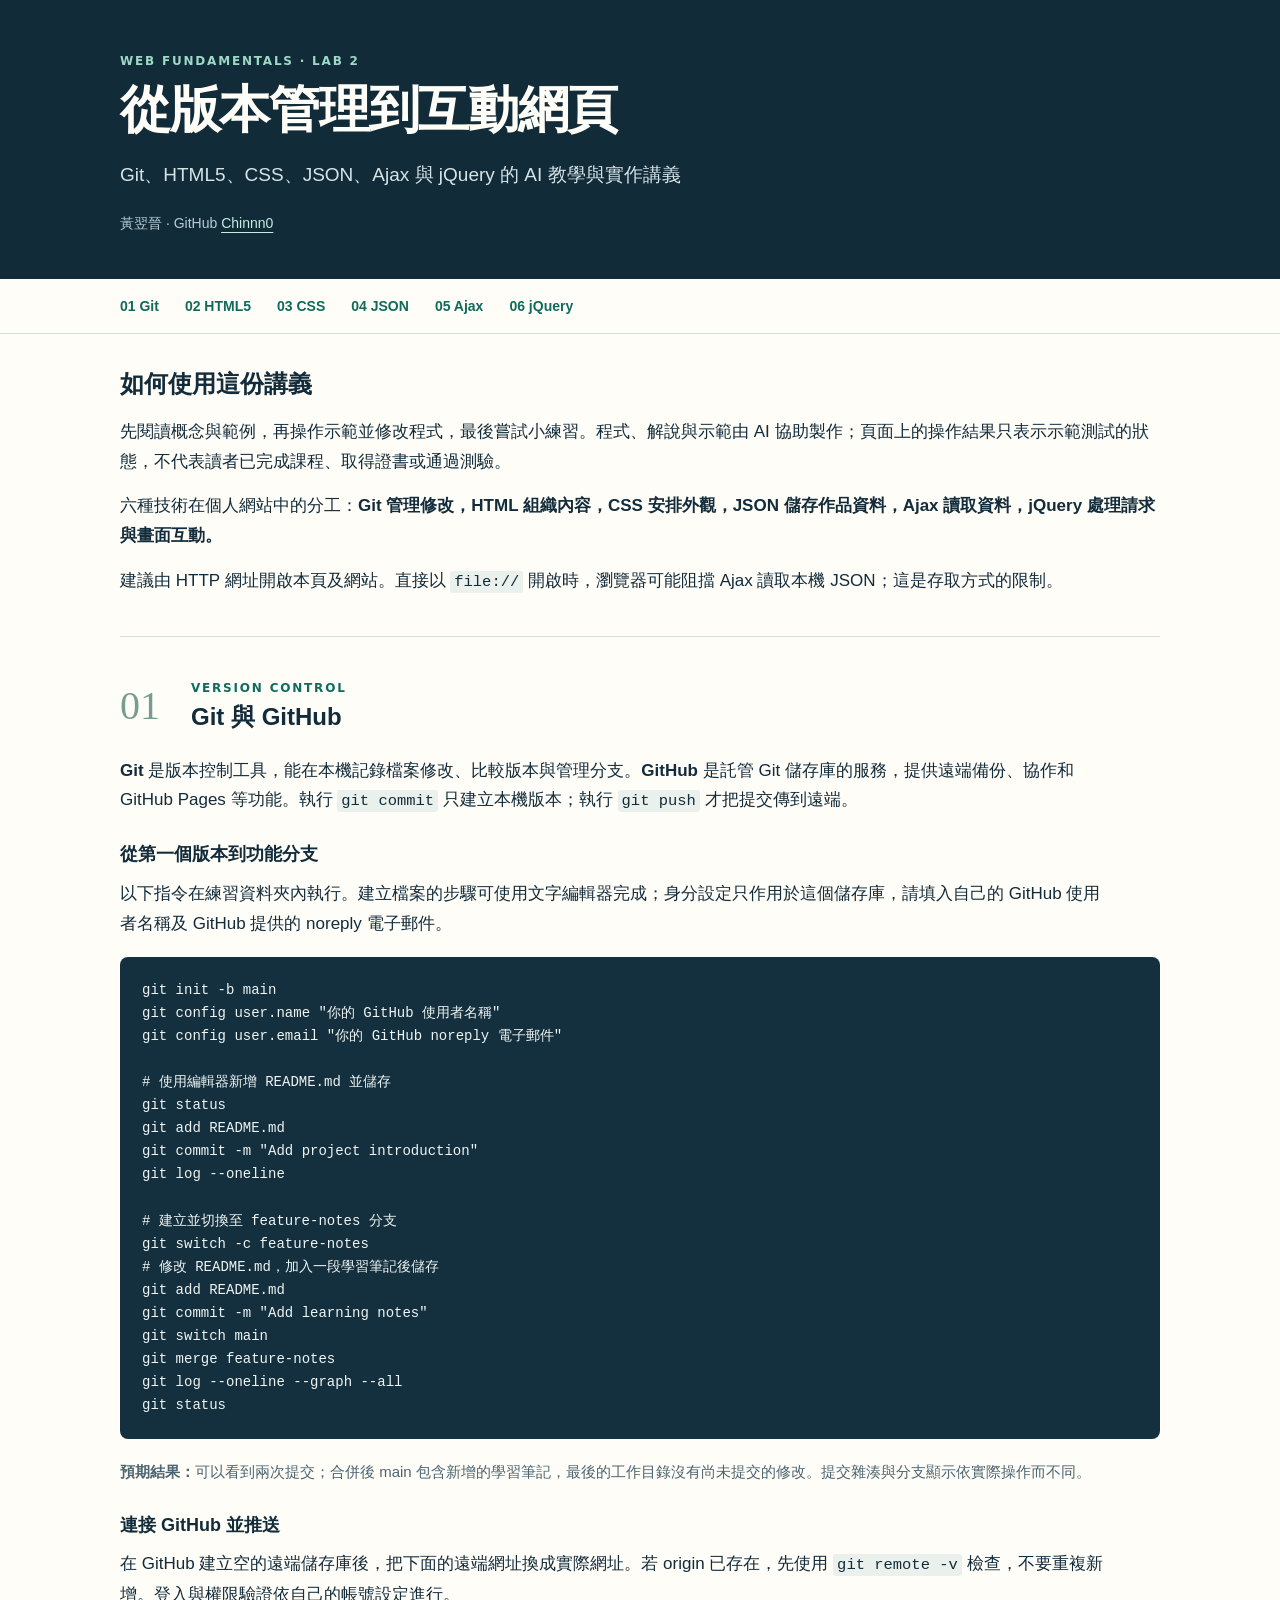
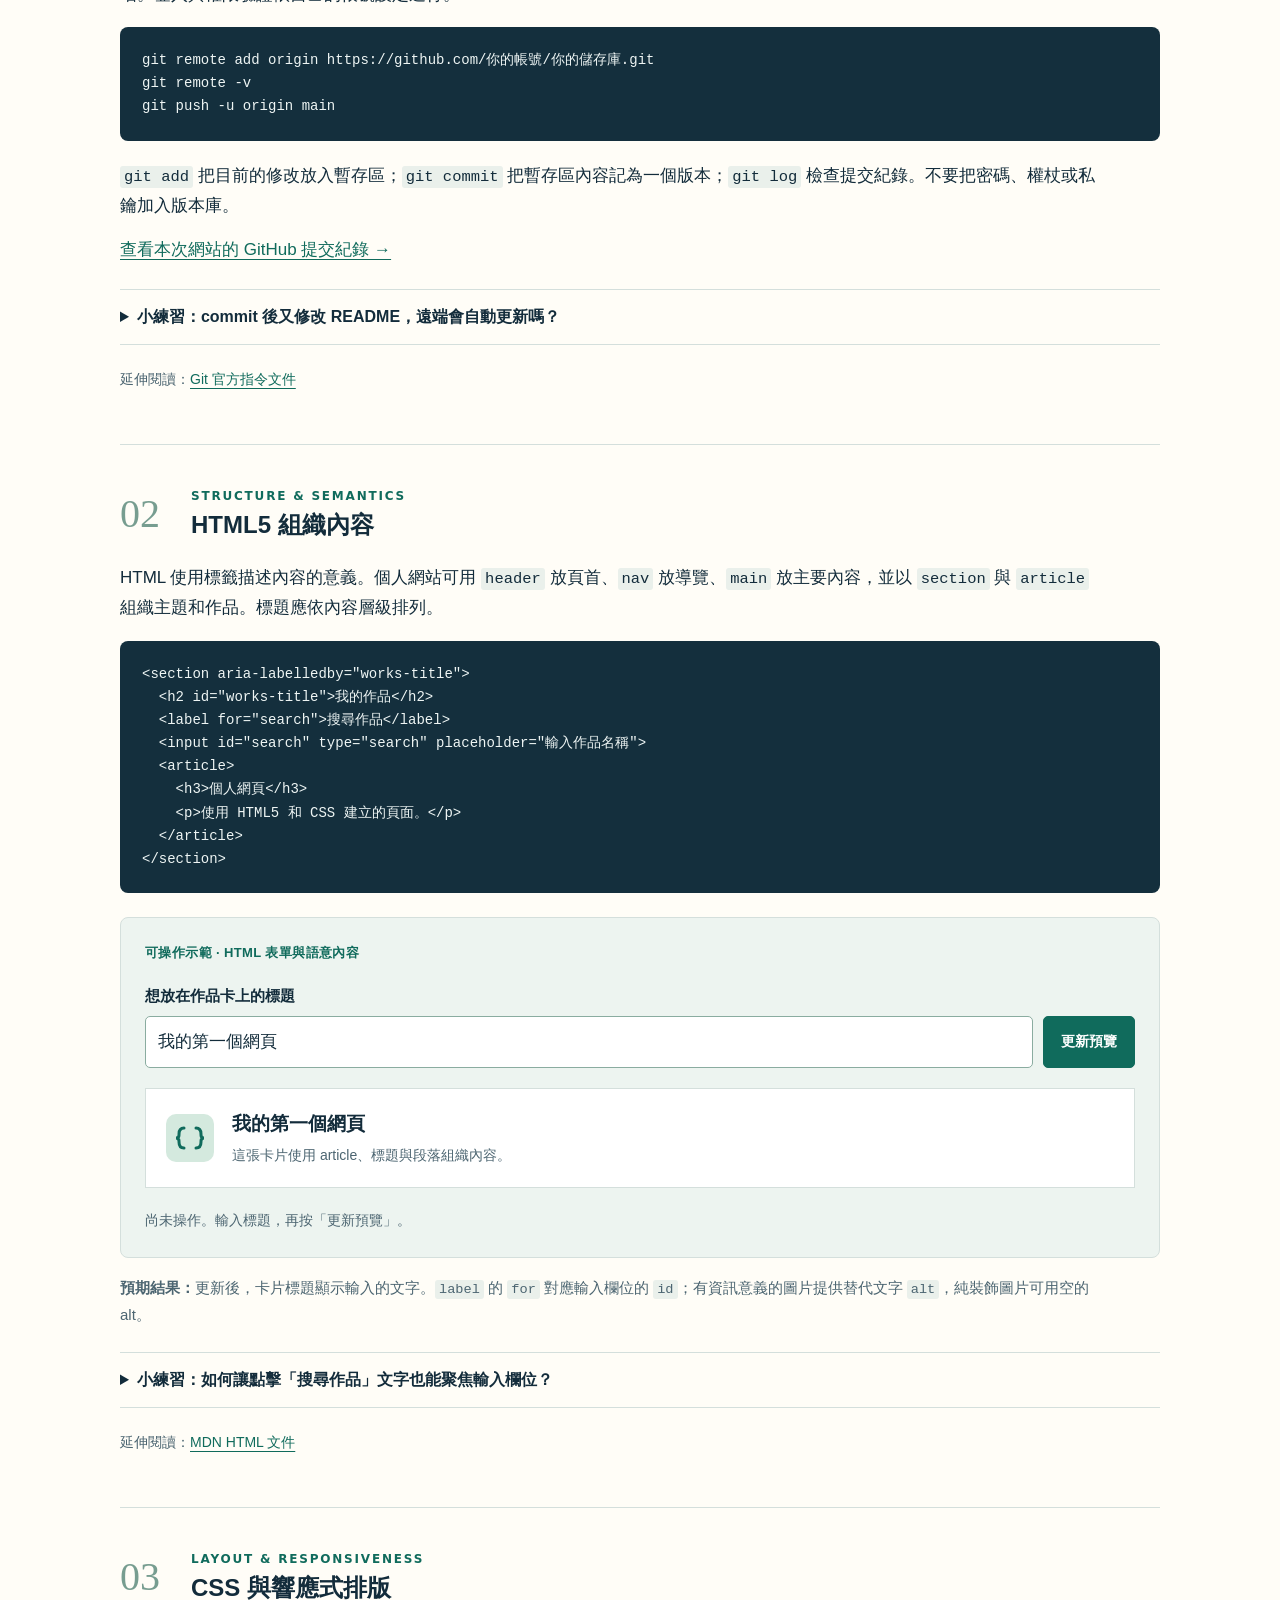
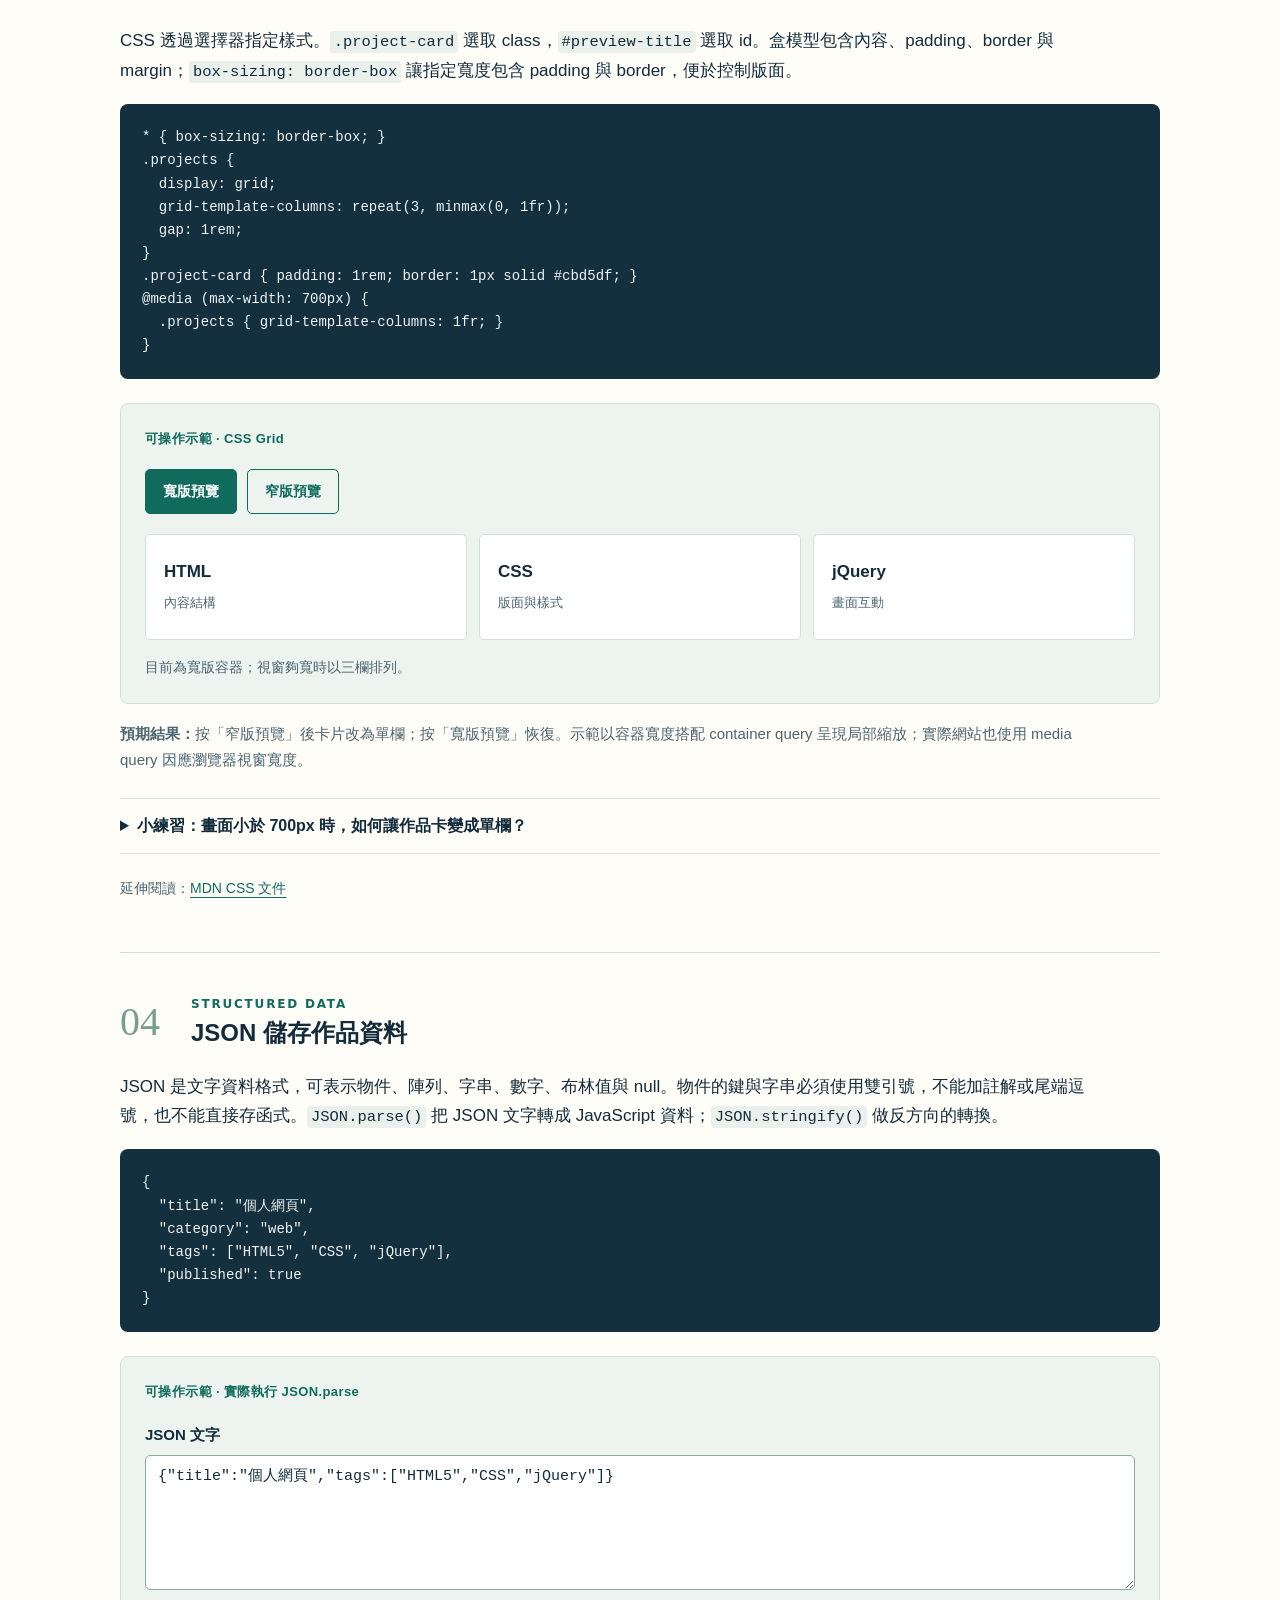
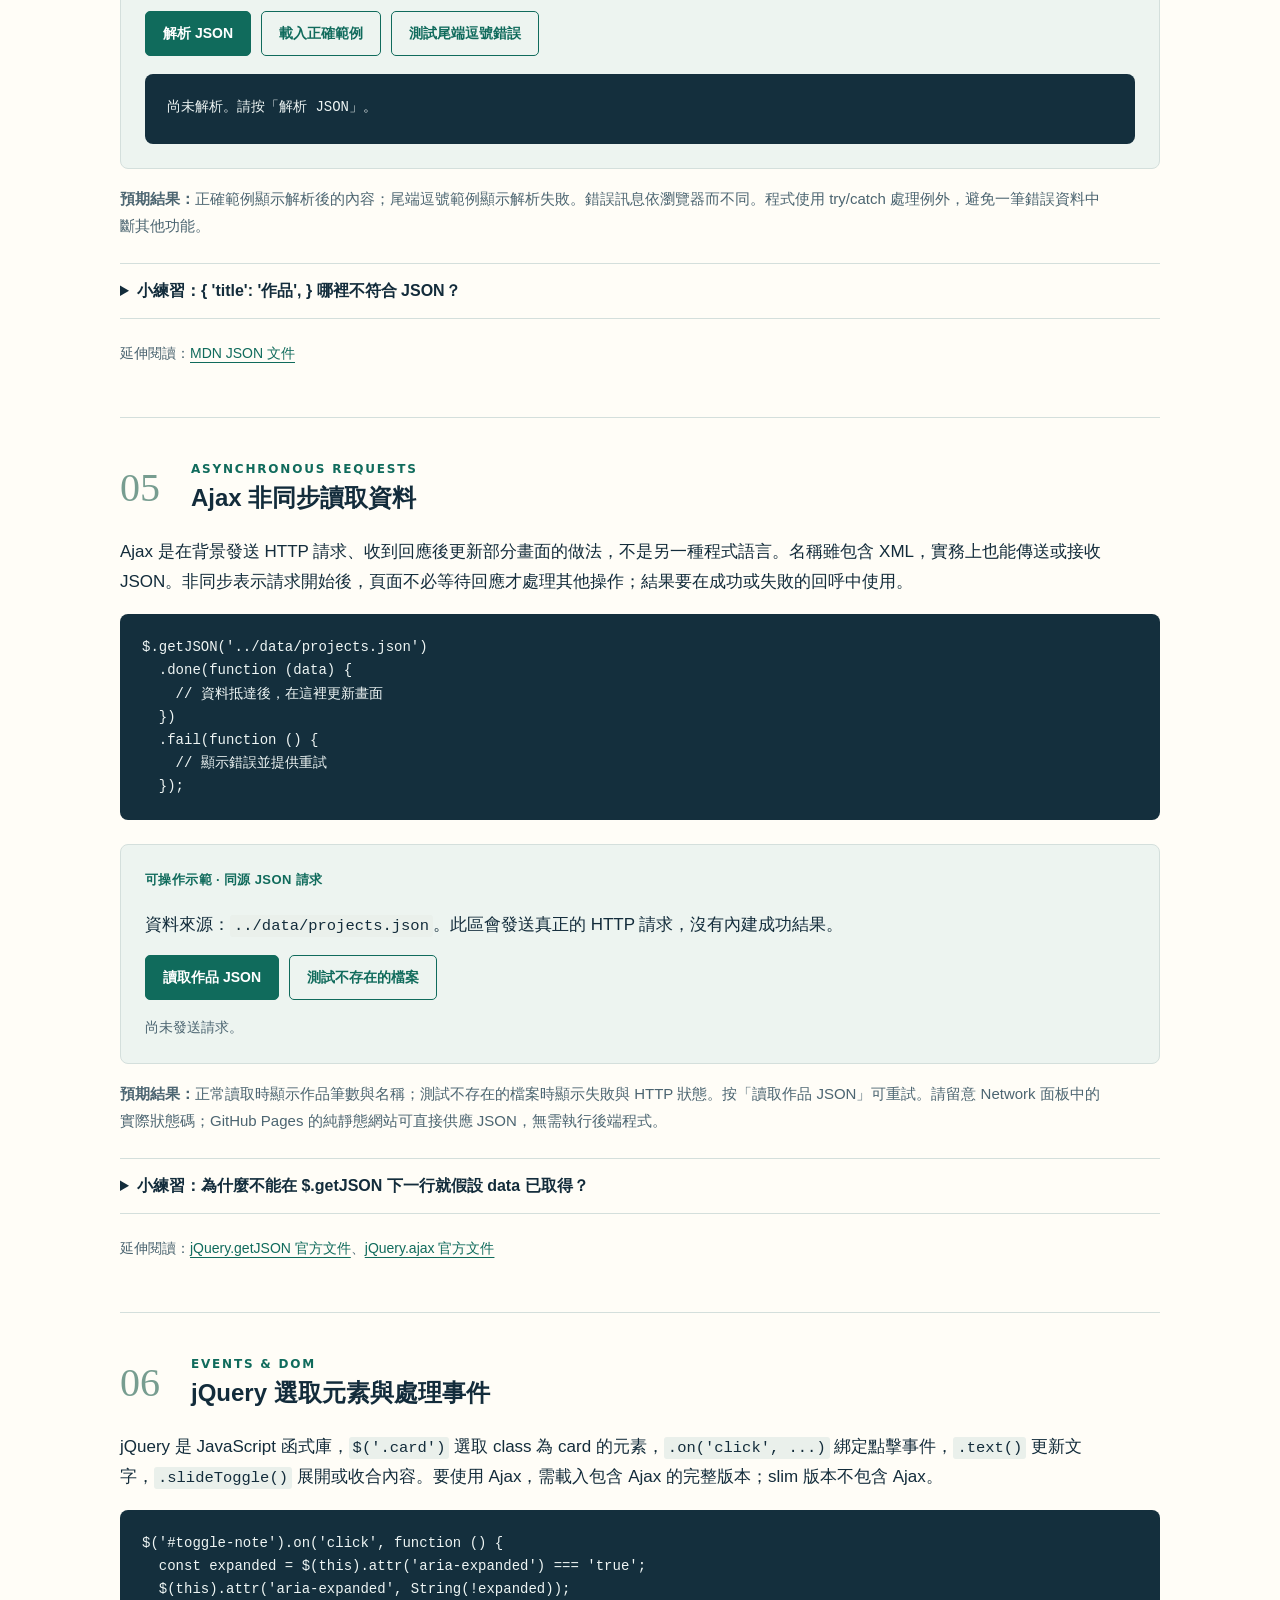
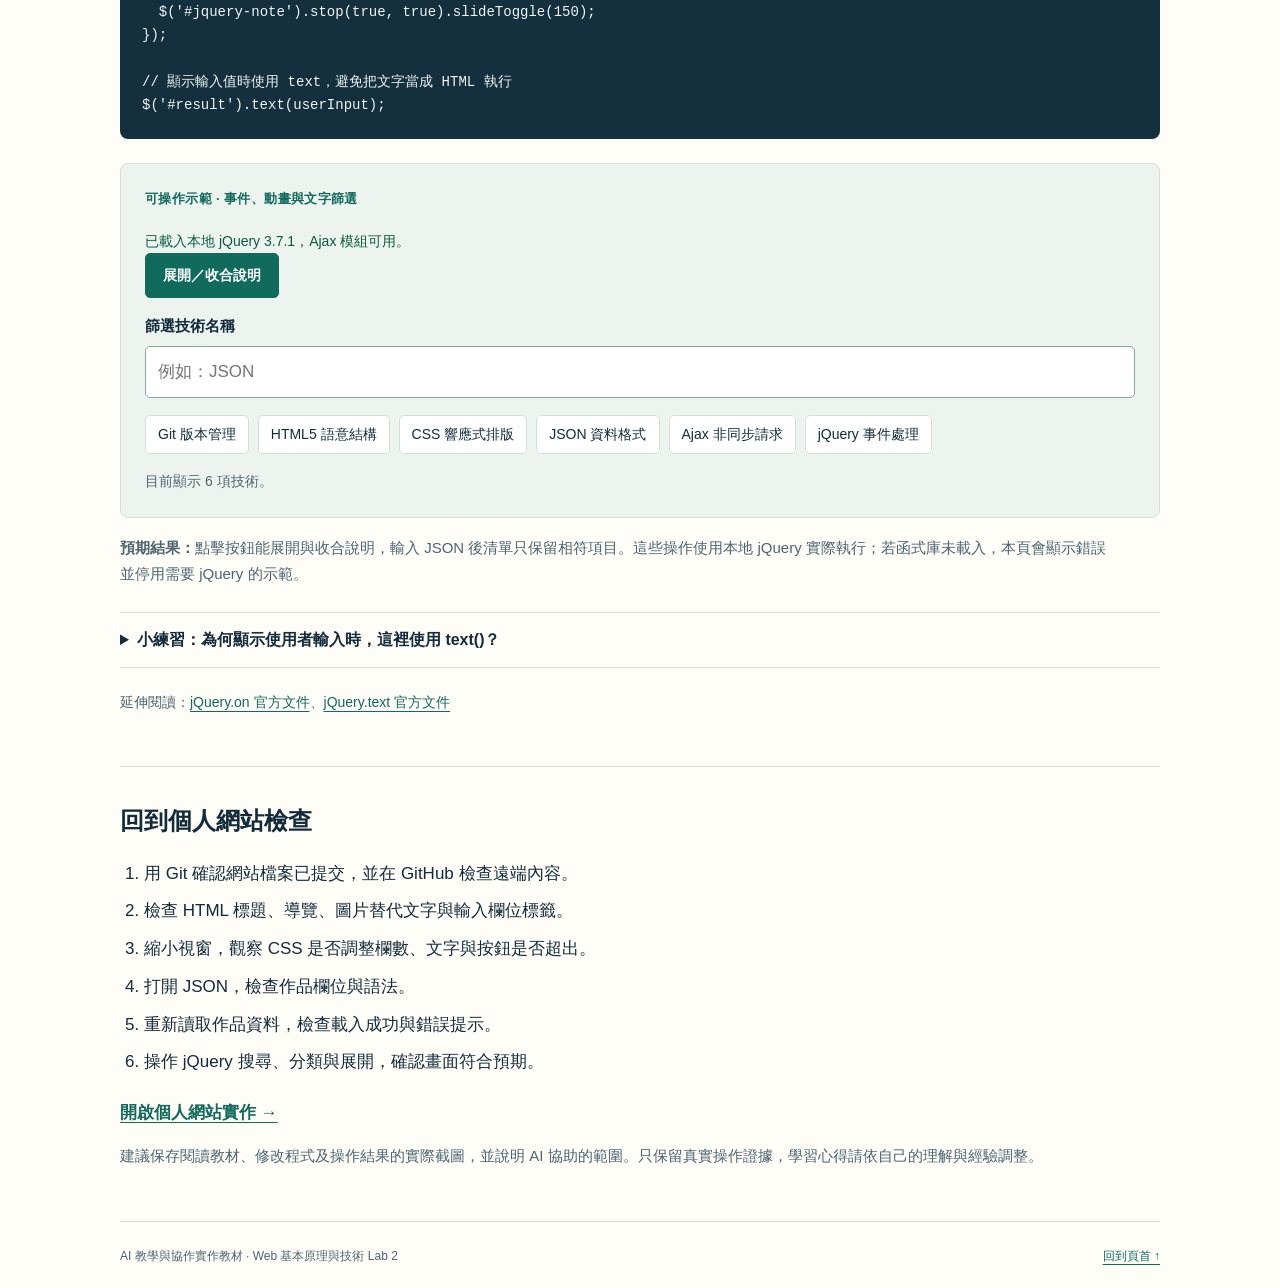
==== learning/tutorial.html @ e155f6de "Add six AI tutorial lessons and interactive practice examples" ====
<!doctype html>
<html lang="zh-Hant">
<head>
  <meta charset="utf-8">
  <meta name="viewport" content="width=device-width, initial-scale=1">
  <meta name="description" content="Git、HTML5、CSS、JSON、Ajax 與 jQuery 的 AI 教學及可操作示範。">
  <title>Web Lab 2 AI 教學與實作講義</title>
  <link rel="stylesheet" href="tutorial.css">
  <script src="../vendor/jquery.min.js" defer></script>
  <script src="tutorial.js" defer></script>
</head>
<body>
  <header class="masthead">
    <div class="wrap">
      <p class="eyebrow">WEB FUNDAMENTALS · LAB 2</p>
      <h1>從版本管理到互動網頁</h1>
      <p class="intro">Git、HTML5、CSS、JSON、Ajax 與 jQuery 的 AI 教學與實作講義</p>
      <p class="byline">黃翌晉 · GitHub <a href="https://github.com/Chinnn0">Chinnn0</a></p>
    </div>
  </header>
  <nav class="chapter-nav" aria-label="課程章節">
    <div class="wrap nav-items">
      <a href="#git">01 Git</a><a href="#html">02 HTML5</a><a href="#css">03 CSS</a>
      <a href="#json">04 JSON</a><a href="#ajax">05 Ajax</a><a href="#jquery">06 jQuery</a>
    </div>
  </nav>
  <main class="wrap">
    <section class="orientation" aria-labelledby="how-to-title">
      <h2 id="how-to-title">如何使用這份講義</h2>
      <p>先閱讀概念與範例，再操作示範並修改程式，最後嘗試小練習。程式、解說與示範由 AI 協助製作；頁面上的操作結果只表示示範測試的狀態，不代表讀者已完成課程、取得證書或通過測驗。</p>
      <p>六種技術在個人網站中的分工：<strong>Git 管理修改，HTML 組織內容，CSS 安排外觀，JSON 儲存作品資料，Ajax 讀取資料，jQuery 處理請求與畫面互動。</strong></p>
      <p>建議由 HTTP 網址開啟本頁及網站。直接以 <code>file://</code> 開啟時，瀏覽器可能阻擋 Ajax 讀取本機 JSON；這是存取方式的限制。</p>
    </section>

    <section id="git" class="lesson" aria-labelledby="git-title">
      <div class="lesson-heading"><span class="number">01</span><div><p class="eyebrow">VERSION CONTROL</p><h2 id="git-title">Git 與 GitHub</h2></div></div>
      <p><strong>Git</strong> 是版本控制工具，能在本機記錄檔案修改、比較版本與管理分支。<strong>GitHub</strong> 是託管 Git 儲存庫的服務，提供遠端備份、協作和 GitHub Pages 等功能。執行 <code>git commit</code> 只建立本機版本；執行 <code>git push</code> 才把提交傳到遠端。</p>
      <h3>從第一個版本到功能分支</h3>
      <p>以下指令在練習資料夾內執行。建立檔案的步驟可使用文字編輯器完成；身分設定只作用於這個儲存庫，請填入自己的 GitHub 使用者名稱及 GitHub 提供的 noreply 電子郵件。</p>
      <pre><code>git init -b main
git config user.name "你的 GitHub 使用者名稱"
git config user.email "你的 GitHub noreply 電子郵件"

# 使用編輯器新增 README.md 並儲存
git status
git add README.md
git commit -m "Add project introduction"
git log --oneline

# 建立並切換至 feature-notes 分支
git switch -c feature-notes
# 修改 README.md，加入一段學習筆記後儲存
git add README.md
git commit -m "Add learning notes"
git switch main
git merge feature-notes
git log --oneline --graph --all
git status</code></pre>
      <p class="expected"><strong>預期結果：</strong>可以看到兩次提交；合併後 main 包含新增的學習筆記，最後的工作目錄沒有尚未提交的修改。提交雜湊與分支顯示依實際操作而不同。</p>
      <h3>連接 GitHub 並推送</h3>
      <p>在 GitHub 建立空的遠端儲存庫後，把下面的遠端網址換成實際網址。若 origin 已存在，先使用 <code>git remote -v</code> 檢查，不要重複新增。登入與權限驗證依自己的帳號設定進行。</p>
      <pre><code>git remote add origin https://github.com/你的帳號/你的儲存庫.git
git remote -v
git push -u origin main</code></pre>
      <p><code>git add</code> 把目前的修改放入暫存區；<code>git commit</code> 把暫存區內容記為一個版本；<code>git log</code> 檢查提交紀錄。不要把密碼、權杖或私鑰加入版本庫。</p>
      <p><a href="https://github.com/Chinnn0/Chinnn0.github.io/commits/main/">查看本次網站的 GitHub 提交紀錄 →</a></p>
      <details id="git-exercise"><summary>小練習：commit 後又修改 README，遠端會自動更新嗎？</summary><p>不會。新的檔案修改尚未進入上一筆提交。需要再執行 <code>git add README.md</code>、<code>git commit -m "Update README"</code>，最後 <code>git push</code>。可用 <code>git status</code> 與 <code>git log --oneline</code> 檢查。</p></details>
      <p class="source">延伸閱讀：<a href="https://git-scm.com/docs">Git 官方指令文件</a></p>
    </section>

    <section id="html" class="lesson" aria-labelledby="html-title">
      <div class="lesson-heading"><span class="number">02</span><div><p class="eyebrow">STRUCTURE & SEMANTICS</p><h2 id="html-title">HTML5 組織內容</h2></div></div>
      <p>HTML 使用標籤描述內容的意義。個人網站可用 <code>header</code> 放頁首、<code>nav</code> 放導覽、<code>main</code> 放主要內容，並以 <code>section</code> 與 <code>article</code> 組織主題和作品。標題應依內容層級排列。</p>
      <pre><code>&lt;section aria-labelledby="works-title"&gt;
  &lt;h2 id="works-title"&gt;我的作品&lt;/h2&gt;
  &lt;label for="search"&gt;搜尋作品&lt;/label&gt;
  &lt;input id="search" type="search" placeholder="輸入作品名稱"&gt;
  &lt;article&gt;
    &lt;h3&gt;個人網頁&lt;/h3&gt;
    &lt;p&gt;使用 HTML5 和 CSS 建立的頁面。&lt;/p&gt;
  &lt;/article&gt;
&lt;/section&gt;</code></pre>
      <div class="demo" id="html-demo">
        <p class="demo-label">可操作示範 · HTML 表單與語意內容</p>
        <label for="demo-name">想放在作品卡上的標題</label>
        <div class="form-row"><input id="demo-name" value="我的第一個網頁" maxlength="30"><button id="update-title" type="button">更新預覽</button></div>
        <article class="preview-card"><img src="demo-icon.svg" alt="以大括號表示的網頁程式圖示" width="48" height="48"><div><h3 id="preview-title">我的第一個網頁</h3><p>這張卡片使用 article、標題與段落組織內容。</p></div></article>
        <p id="html-status" class="status" role="status">尚未操作。輸入標題，再按「更新預覽」。</p>
      </div>
      <p class="expected"><strong>預期結果：</strong>更新後，卡片標題顯示輸入的文字。<code>label</code> 的 <code>for</code> 對應輸入欄位的 <code>id</code>；有資訊意義的圖片提供替代文字 <code>alt</code>，純裝飾圖片可用空的 alt。</p>
      <details id="html-exercise"><summary>小練習：如何讓點擊「搜尋作品」文字也能聚焦輸入欄位？</summary><p>讓 <code>&lt;label for="search"&gt;</code> 的 for 值與 <code>&lt;input id="search"&gt;</code> 的 id 相同。表單控制項仍應有清楚的可見標籤，不能只依賴 placeholder。</p></details>
      <p class="source">延伸閱讀：<a href="https://developer.mozilla.org/zh-TW/docs/Web/HTML">MDN HTML 文件</a></p>
    </section>

    <section id="css" class="lesson" aria-labelledby="css-title">
      <div class="lesson-heading"><span class="number">03</span><div><p class="eyebrow">LAYOUT & RESPONSIVENESS</p><h2 id="css-title">CSS 與響應式排版</h2></div></div>
      <p>CSS 透過選擇器指定樣式。<code>.project-card</code> 選取 class，<code>#preview-title</code> 選取 id。盒模型包含內容、padding、border 與 margin；<code>box-sizing: border-box</code> 讓指定寬度包含 padding 與 border，便於控制版面。</p>
      <pre><code>* { box-sizing: border-box; }
.projects {
  display: grid;
  grid-template-columns: repeat(3, minmax(0, 1fr));
  gap: 1rem;
}
.project-card { padding: 1rem; border: 1px solid #cbd5df; }
@media (max-width: 700px) {
  .projects { grid-template-columns: 1fr; }
}</code></pre>
      <div class="demo" id="css-demo">
        <p class="demo-label">可操作示範 · CSS Grid</p>
        <div class="button-row"><button id="layout-wide" type="button" aria-pressed="true">寬版預覽</button><button id="layout-narrow" type="button" class="secondary" aria-pressed="false">窄版預覽</button></div>
        <div id="layout-frame" class="layout-frame"><div class="demo-projects"><article>HTML<br><span>內容結構</span></article><article>CSS<br><span>版面與樣式</span></article><article>jQuery<br><span>畫面互動</span></article></div></div>
        <p id="css-status" class="status" role="status">目前為寬版容器；視窗夠寬時以三欄排列。</p>
      </div>
      <p class="expected"><strong>預期結果：</strong>按「窄版預覽」後卡片改為單欄；按「寬版預覽」恢復。示範以容器寬度搭配 container query 呈現局部縮放；實際網站也使用 media query 因應瀏覽器視窗寬度。</p>
      <details id="css-exercise"><summary>小練習：畫面小於 700px 時，如何讓作品卡變成單欄？</summary><p>在 <code>@media (max-width: 700px)</code> 中將 <code>.projects</code> 的 <code>grid-template-columns</code> 設為 <code>1fr</code>。請另外檢查文字、按鈕與導覽是否會超出畫面。</p></details>
      <p class="source">延伸閱讀：<a href="https://developer.mozilla.org/zh-TW/docs/Web/CSS">MDN CSS 文件</a></p>
    </section>

    <section id="json" class="lesson" aria-labelledby="json-title">
      <div class="lesson-heading"><span class="number">04</span><div><p class="eyebrow">STRUCTURED DATA</p><h2 id="json-title">JSON 儲存作品資料</h2></div></div>
      <p>JSON 是文字資料格式，可表示物件、陣列、字串、數字、布林值與 null。物件的鍵與字串必須使用雙引號，不能加註解或尾端逗號，也不能直接存函式。<code>JSON.parse()</code> 把 JSON 文字轉成 JavaScript 資料；<code>JSON.stringify()</code> 做反方向的轉換。</p>
      <pre><code>{
  "title": "個人網頁",
  "category": "web",
  "tags": ["HTML5", "CSS", "jQuery"],
  "published": true
}</code></pre>
      <div class="demo" id="json-demo">
        <p class="demo-label">可操作示範 · 實際執行 JSON.parse</p>
        <label for="json-input">JSON 文字</label>
        <textarea id="json-input" rows="5" spellcheck="false">{"title":"個人網頁","tags":["HTML5","CSS","jQuery"]}</textarea>
        <div class="button-row"><button id="parse-json" type="button">解析 JSON</button><button id="valid-json" type="button" class="secondary">載入正確範例</button><button id="invalid-json" type="button" class="secondary">測試尾端逗號錯誤</button></div>
        <pre id="json-output" class="result" aria-live="polite">尚未解析。請按「解析 JSON」。</pre>
      </div>
      <p class="expected"><strong>預期結果：</strong>正確範例顯示解析後的內容；尾端逗號範例顯示解析失敗。錯誤訊息依瀏覽器而不同。程式使用 try/catch 處理例外，避免一筆錯誤資料中斷其他功能。</p>
      <details id="json-exercise"><summary>小練習：{ 'title': '作品', } 哪裡不符合 JSON？</summary><p>鍵與字串使用了單引號，且最後一個欄位後多了逗號。正確寫法是 <code>{"title":"作品"}</code>。</p></details>
      <p class="source">延伸閱讀：<a href="https://developer.mozilla.org/zh-TW/docs/Web/JavaScript/Reference/Global_Objects/JSON">MDN JSON 文件</a></p>
    </section>

    <section id="ajax" class="lesson" aria-labelledby="ajax-title">
      <div class="lesson-heading"><span class="number">05</span><div><p class="eyebrow">ASYNCHRONOUS REQUESTS</p><h2 id="ajax-title">Ajax 非同步讀取資料</h2></div></div>
      <p>Ajax 是在背景發送 HTTP 請求、收到回應後更新部分畫面的做法，不是另一種程式語言。名稱雖包含 XML，實務上也能傳送或接收 JSON。非同步表示請求開始後，頁面不必等待回應才處理其他操作；結果要在成功或失敗的回呼中使用。</p>
      <pre><code>$.getJSON('../data/projects.json')
  .done(function (data) {
    // 資料抵達後，在這裡更新畫面
  })
  .fail(function () {
    // 顯示錯誤並提供重試
  });</code></pre>
      <div class="demo" id="ajax-demo">
        <p class="demo-label">可操作示範 · 同源 JSON 請求</p>
        <p>資料來源：<code>../data/projects.json</code>。此區會發送真正的 HTTP 請求，沒有內建成功結果。</p>
        <div class="button-row"><button id="load-projects" type="button">讀取作品 JSON</button><button id="test-missing" type="button" class="secondary">測試不存在的檔案</button></div>
        <p id="ajax-status" class="status" role="status">尚未發送請求。</p>
        <ul id="ajax-projects" class="loaded-projects"></ul>
      </div>
      <p class="expected"><strong>預期結果：</strong>正常讀取時顯示作品筆數與名稱；測試不存在的檔案時顯示失敗與 HTTP 狀態。按「讀取作品 JSON」可重試。請留意 Network 面板中的實際狀態碼；GitHub Pages 的純靜態網站可直接供應 JSON，無需執行後端程式。</p>
      <details id="ajax-exercise"><summary>小練習：為什麼不能在 $.getJSON 下一行就假設 data 已取得？</summary><p>請求完成的時間不固定，下一行通常會先執行。應在 <code>.done(function(data) {...})</code> 內處理資料，並在 <code>.fail()</code> 處理找不到檔案、網路或解析錯誤。</p></details>
      <p class="source">延伸閱讀：<a href="https://api.jquery.com/jQuery.getJSON/">jQuery.getJSON 官方文件</a>、<a href="https://api.jquery.com/jQuery.ajax/">jQuery.ajax 官方文件</a></p>
    </section>

    <section id="jquery" class="lesson" aria-labelledby="jquery-title">
      <div class="lesson-heading"><span class="number">06</span><div><p class="eyebrow">EVENTS & DOM</p><h2 id="jquery-title">jQuery 選取元素與處理事件</h2></div></div>
      <p>jQuery 是 JavaScript 函式庫，<code>$('.card')</code> 選取 class 為 card 的元素，<code>.on('click', ...)</code> 綁定點擊事件，<code>.text()</code> 更新文字，<code>.slideToggle()</code> 展開或收合內容。要使用 Ajax，需載入包含 Ajax 的完整版本；slim 版本不包含 Ajax。</p>
      <pre><code>$('#toggle-note').on('click', function () {
  const expanded = $(this).attr('aria-expanded') === 'true';
  $(this).attr('aria-expanded', String(!expanded));
  $('#jquery-note').stop(true, true).slideToggle(150);
});

// 顯示輸入值時使用 text，避免把文字當成 HTML 執行
$('#result').text(userInput);</code></pre>
      <div class="demo" id="jquery-demo">
        <p class="demo-label">可操作示範 · 事件、動畫與文字篩選</p>
        <p id="jquery-version" class="status">正在檢查本地 jQuery。</p>
        <button id="toggle-note" type="button" aria-expanded="false" aria-controls="jquery-note">展開／收合說明</button>
        <div id="jquery-note" class="jquery-note" style="display:none"><p>這段內容由 jQuery 的 click 事件觸發 slideToggle。aria-expanded 同步反映開合狀態。可以用鍵盤 Tab 移到按鈕，再按 Enter 操作。</p></div>
        <label for="filter-demo">篩選技術名稱</label>
        <input id="filter-demo" type="search" placeholder="例如：JSON" autocomplete="off">
        <ul id="technology-list" class="technology-list"><li>Git 版本管理</li><li>HTML5 語意結構</li><li>CSS 響應式排版</li><li>JSON 資料格式</li><li>Ajax 非同步請求</li><li>jQuery 事件處理</li></ul>
        <p id="filter-status" class="status" role="status">目前顯示 6 項技術。</p>
      </div>
      <p class="expected"><strong>預期結果：</strong>點擊按鈕能展開與收合說明，輸入 JSON 後清單只保留相符項目。這些操作使用本地 jQuery 實際執行；若函式庫未載入，本頁會顯示錯誤並停用需要 jQuery 的示範。</p>
      <details id="jquery-exercise"><summary>小練習：為何顯示使用者輸入時，這裡使用 text()？</summary><p><code>.text()</code> 把輸入當成普通文字。若直接用 <code>.html()</code> 拼接不可信的輸入，瀏覽器可能把它當成標籤或可執行內容。作品資料也應使用文字節點建立 DOM。</p></details>
      <p class="source">延伸閱讀：<a href="https://api.jquery.com/on/">jQuery.on 官方文件</a>、<a href="https://api.jquery.com/text/">jQuery.text 官方文件</a></p>
    </section>

    <section class="review" aria-labelledby="review-title">
      <h2 id="review-title">回到個人網站檢查</h2>
      <ol><li>用 Git 確認網站檔案已提交，並在 GitHub 檢查遠端內容。</li><li>檢查 HTML 標題、導覽、圖片替代文字與輸入欄位標籤。</li><li>縮小視窗，觀察 CSS 是否調整欄數、文字與按鈕是否超出。</li><li>打開 JSON，檢查作品欄位與語法。</li><li>重新讀取作品資料，檢查載入成功與錯誤提示。</li><li>操作 jQuery 搜尋、分類與展開，確認畫面符合預期。</li></ol>
      <p><a class="site-link" href="../index.html">開啟個人網站實作 →</a></p>
      <p>建議保存閱讀教材、修改程式及操作結果的實際截圖，並說明 AI 協助的範圍。只保留真實操作證據，學習心得請依自己的理解與經驗調整。</p>
    </section>
  </main>
  <footer class="wrap"><p>AI 教學與協作實作教材 · Web 基本原理與技術 Lab 2</p><a href="#">回到頁首 ↑</a></footer>
</body>
</html>
---- learning/tutorial.css ----
:root{--ink:#132c3b;--muted:#4c6571;--green:#106b5c;--pale:#edf4f0;--line:#d4dfdc;--paper:#fffdf7;--navy:#112b39}*{box-sizing:border-box}html{scroll-behavior:smooth;scroll-padding-top:4.7rem}body{margin:0;background:var(--paper);color:var(--ink);font-family:"Microsoft JhengHei","PingFang TC",sans-serif;font-size:17px;line-height:1.75}a{color:var(--green);text-underline-offset:4px}.wrap{width:min(1040px,calc(100% - 48px));margin:auto}.masthead{background:var(--navy);color:var(--paper);padding:52px 0 43px}.masthead h1{font-size:clamp(2rem,5vw,3.2rem);line-height:1.25;margin:.5rem 0 1rem;font-weight:700;letter-spacing:-.025em}.eyebrow{font:600 12px/1.5 system-ui,sans-serif;letter-spacing:.15em;margin:0;color:var(--green)}.masthead .eyebrow{color:#9ed9c6}.intro{font-size:19px;margin:0 0 20px;color:#d7e4e6}.byline{font-size:14px;color:#b9ccd3;margin:0}.byline a{color:#c5eedd}.chapter-nav{background:var(--paper);border-bottom:1px solid var(--line);position:sticky;top:0;z-index:5}.nav-items{display:flex;gap:26px;overflow-x:auto}.nav-items a{padding:15px 0;white-space:nowrap;text-decoration:none;font-size:14px;font-weight:700}.orientation{padding:33px 0 25px;border-bottom:1px solid var(--line)}h2{font-size:24px;line-height:1.4;margin:0 0 16px}h3{font-size:18px;line-height:1.6;margin:25px 0 10px}p{margin:0 0 15px}.lesson{padding:42px 0 37px;border-bottom:1px solid var(--line)}.lesson-heading{display:flex;align-items:center;gap:19px;margin-bottom:22px}.lesson-heading h2{margin:3px 0 0}.number{font:500 40px/1.2 Georgia,serif;color:#779d90;min-width:52px}.lesson>p{max-width:990px}code{font-family:Consolas,"Cascadia Code",monospace;font-size:.91em;background:#eaf0eb;padding:2px 4px;border-radius:3px;overflow-wrap:anywhere}pre{background:#142f3d;color:#eef5f4;border-radius:8px;padding:22px;line-height:1.65;font-size:14px;overflow-x:auto;margin:18px 0 20px;white-space:pre-wrap;overflow-wrap:anywhere}pre code{padding:0;background:none;color:inherit;font-size:inherit}.expected{font-size:15px;color:var(--muted)}details{margin:24px 0 18px;border-top:1px solid var(--line);border-bottom:1px solid var(--line);padding:13px 0}summary{cursor:pointer;font-size:16px;font-weight:700}details p{margin:14px 0 4px;font-size:15px}.source{font-size:14px;color:var(--muted);margin-top:22px}.demo{background:var(--pale);border:1px solid var(--line);border-radius:8px;padding:24px;margin:24px 0 17px}.demo-label{font-size:13px;font-weight:700;color:var(--green);letter-spacing:.03em;margin:0 0 18px}label{display:block;font-weight:600;font-size:15px;margin:15px 0 7px}input,textarea{font:inherit;color:var(--ink);background:#fff;border:1px solid #8aaca0;padding:10px 12px;border-radius:5px;min-width:0;max-width:100%}input{width:100%}textarea{width:100%;font-family:Consolas,monospace;font-size:15px;line-height:1.5;resize:vertical}button{font:600 14px/1.5 "Microsoft JhengHei",sans-serif;background:var(--green);color:white;border:1px solid var(--green);padding:11px 17px;border-radius:5px;cursor:pointer;min-height:44px}button:hover{background:#0d5146}.secondary{background:transparent;color:var(--green)}button.secondary:hover{background:#d8e7df}button:disabled{opacity:.55;cursor:not-allowed}button:focus-visible,a:focus-visible,input:focus-visible,textarea:focus-visible,summary:focus-visible{outline:3px solid #ce981d;outline-offset:3px}.button-row{display:flex;gap:10px;flex-wrap:wrap;margin:12px 0}.form-row{display:flex;gap:10px}.form-row button{flex-shrink:0}.preview-card{display:flex;gap:18px;align-items:center;padding:20px;background:white;border:1px solid var(--line);margin:20px 0}.preview-card h3{margin:0 0 4px;font-size:19px}.preview-card p{font-size:14px;margin:0;color:var(--muted)}.status{font-size:14px;color:var(--muted);margin:15px 0 0}.status.ok{color:#095c3f}.status.error{color:#8d2b23}.layout-frame{container-type:inline-size;width:100%;transition:width .15s;max-width:100%;margin-top:20px}.layout-frame.narrow{width:340px}.demo-projects{display:grid;grid-template-columns:repeat(3,minmax(0,1fr));gap:12px}.demo-projects article{background:white;border:1px solid var(--line);border-radius:5px;padding:22px 18px;font-weight:700;min-width:0}.demo-projects span{font-size:13px;font-weight:400;color:var(--muted)}@container (max-width:500px){.demo-projects{grid-template-columns:1fr}.demo-projects article{padding:12px 16px}}.result{margin-bottom:0;font-size:14px;min-height:70px}.loaded-projects{padding-left:22px;font-size:15px}.loaded-projects:empty{display:none}.jquery-note{background:white;padding:14px 18px;border-left:3px solid #90b8a9;margin:15px 0}.jquery-note p{font-size:15px;margin:0}.technology-list{display:flex;gap:9px;flex-wrap:wrap;list-style:none;margin:17px 0 0;padding:0}.technology-list li{font-size:14px;background:white;border:1px solid var(--line);padding:6px 12px;border-radius:5px}.review{padding:37px 0}.review ol{padding-left:24px}.review li{padding:4px 0}.review>p:last-child{font-size:15px;color:var(--muted)}.site-link{font-weight:700}footer{border-top:1px solid var(--line);display:flex;justify-content:space-between;gap:15px;padding-top:24px!important;padding-bottom:25px!important;font-size:12px;color:var(--muted)}footer p{margin:0}@media(max-width:700px){body{font-size:16px}.wrap{width:calc(100% - 32px)}.masthead{padding:35px 0}.intro{font-size:16px}.nav-items{gap:22px}.lesson{padding:32px 0}.demo{padding:18px}.form-row{flex-direction:column}.form-row button{align-self:flex-start}pre{font-size:12px;padding:16px}footer{flex-direction:column}.number{font-size:34px;min-width:43px}.lesson-heading{gap:12px}h2{font-size:21px}}@media(prefers-reduced-motion:reduce){html{scroll-behavior:auto}.layout-frame{transition:none}}@media print{.chapter-nav{position:static}body{font-size:11pt;background:white}.masthead{background:none;color:black;padding:0 0 20px}.masthead .eyebrow,.intro,.byline,.byline a{color:black}.wrap{width:100%}.lesson{break-inside:auto}.demo,pre,details{break-inside:avoid}pre{color:black;background:#f1f1f1}.source{font-size:10pt}button{background:white;color:black;border-color:#777}.number{color:#555}footer{font-size:9pt}}
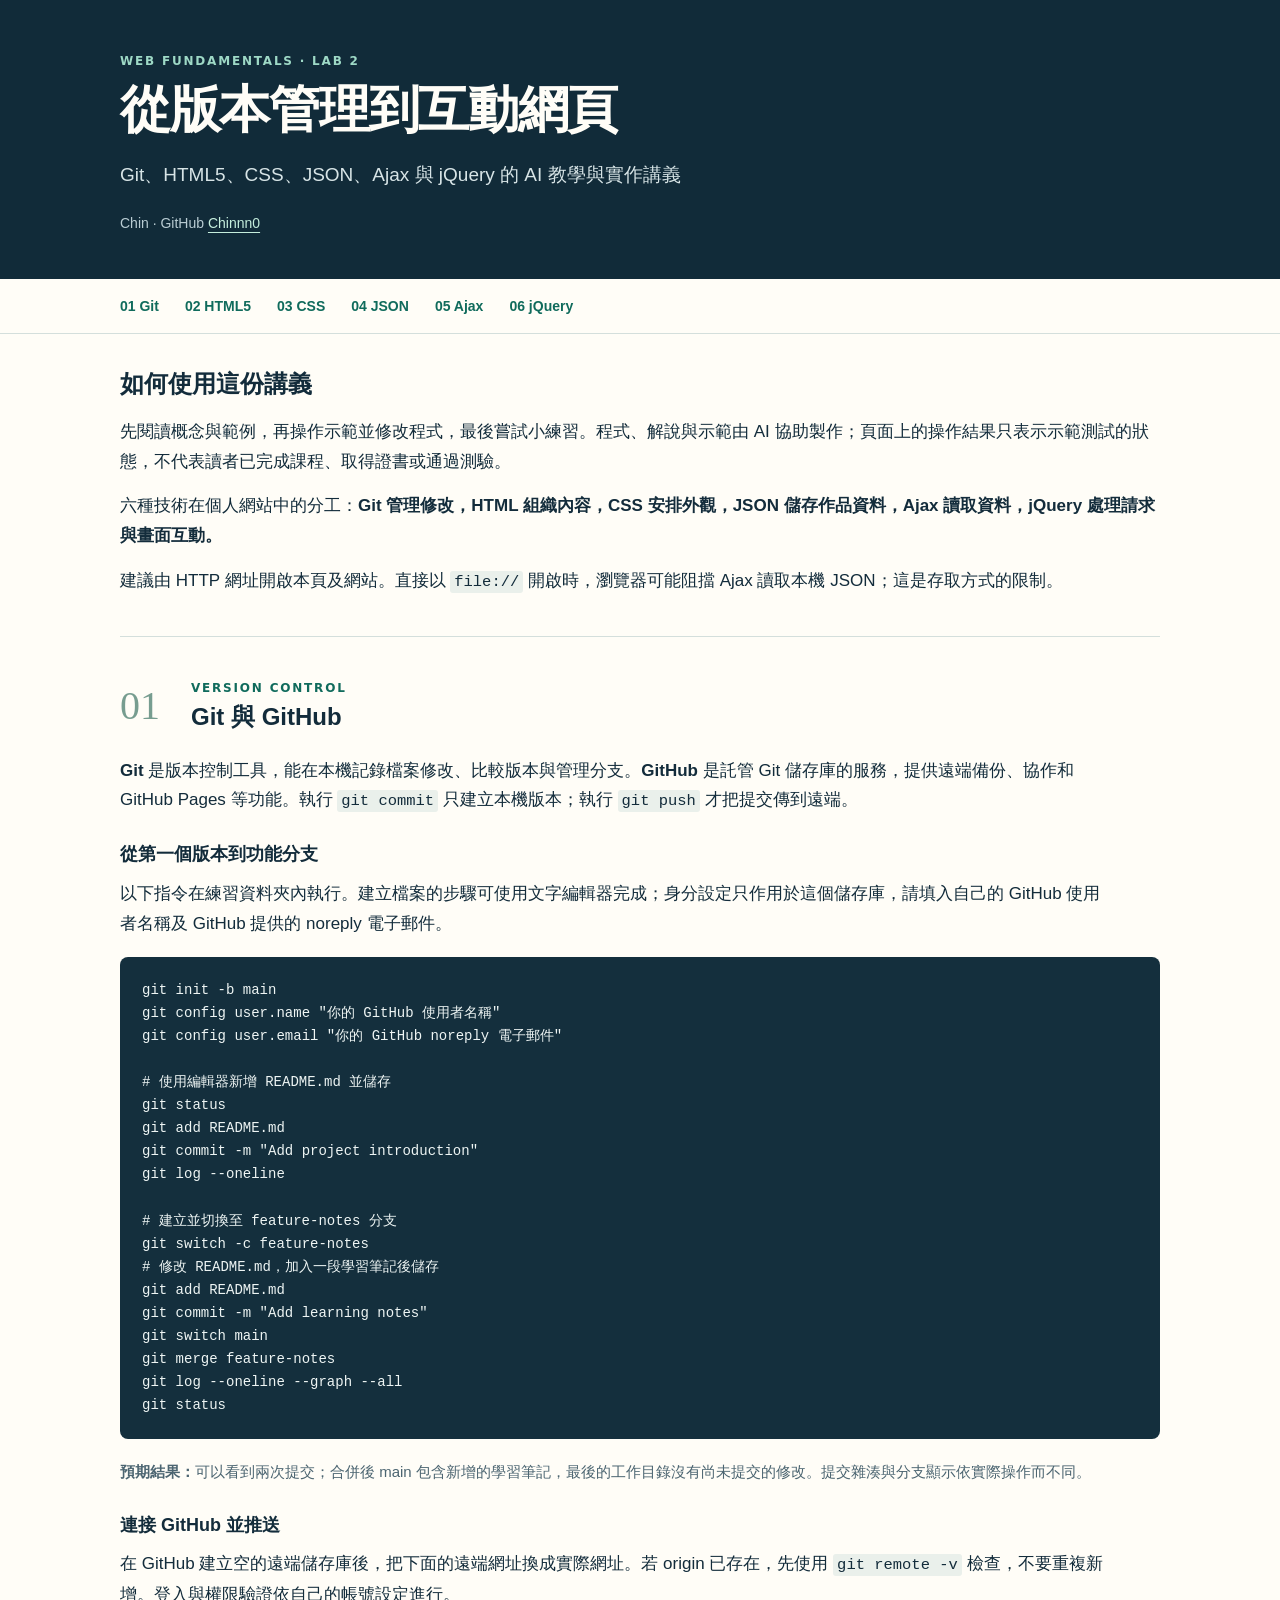
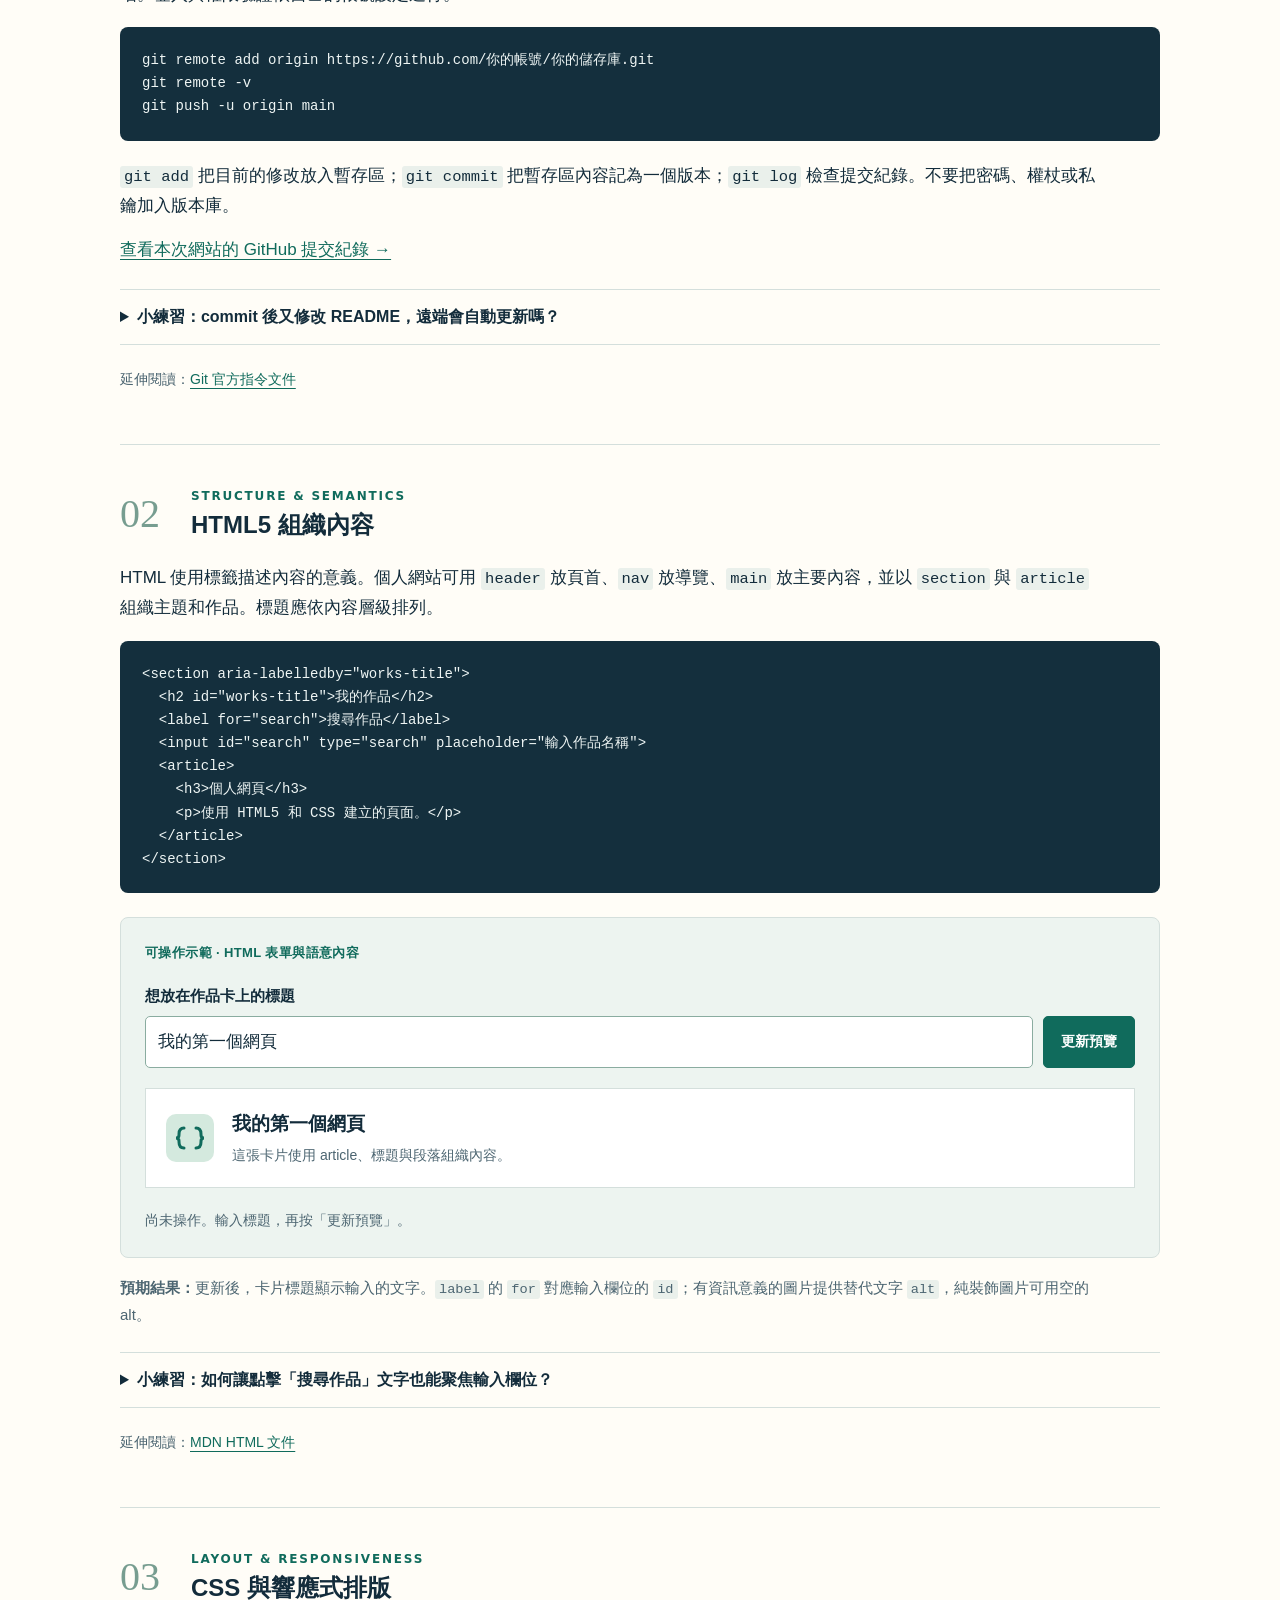
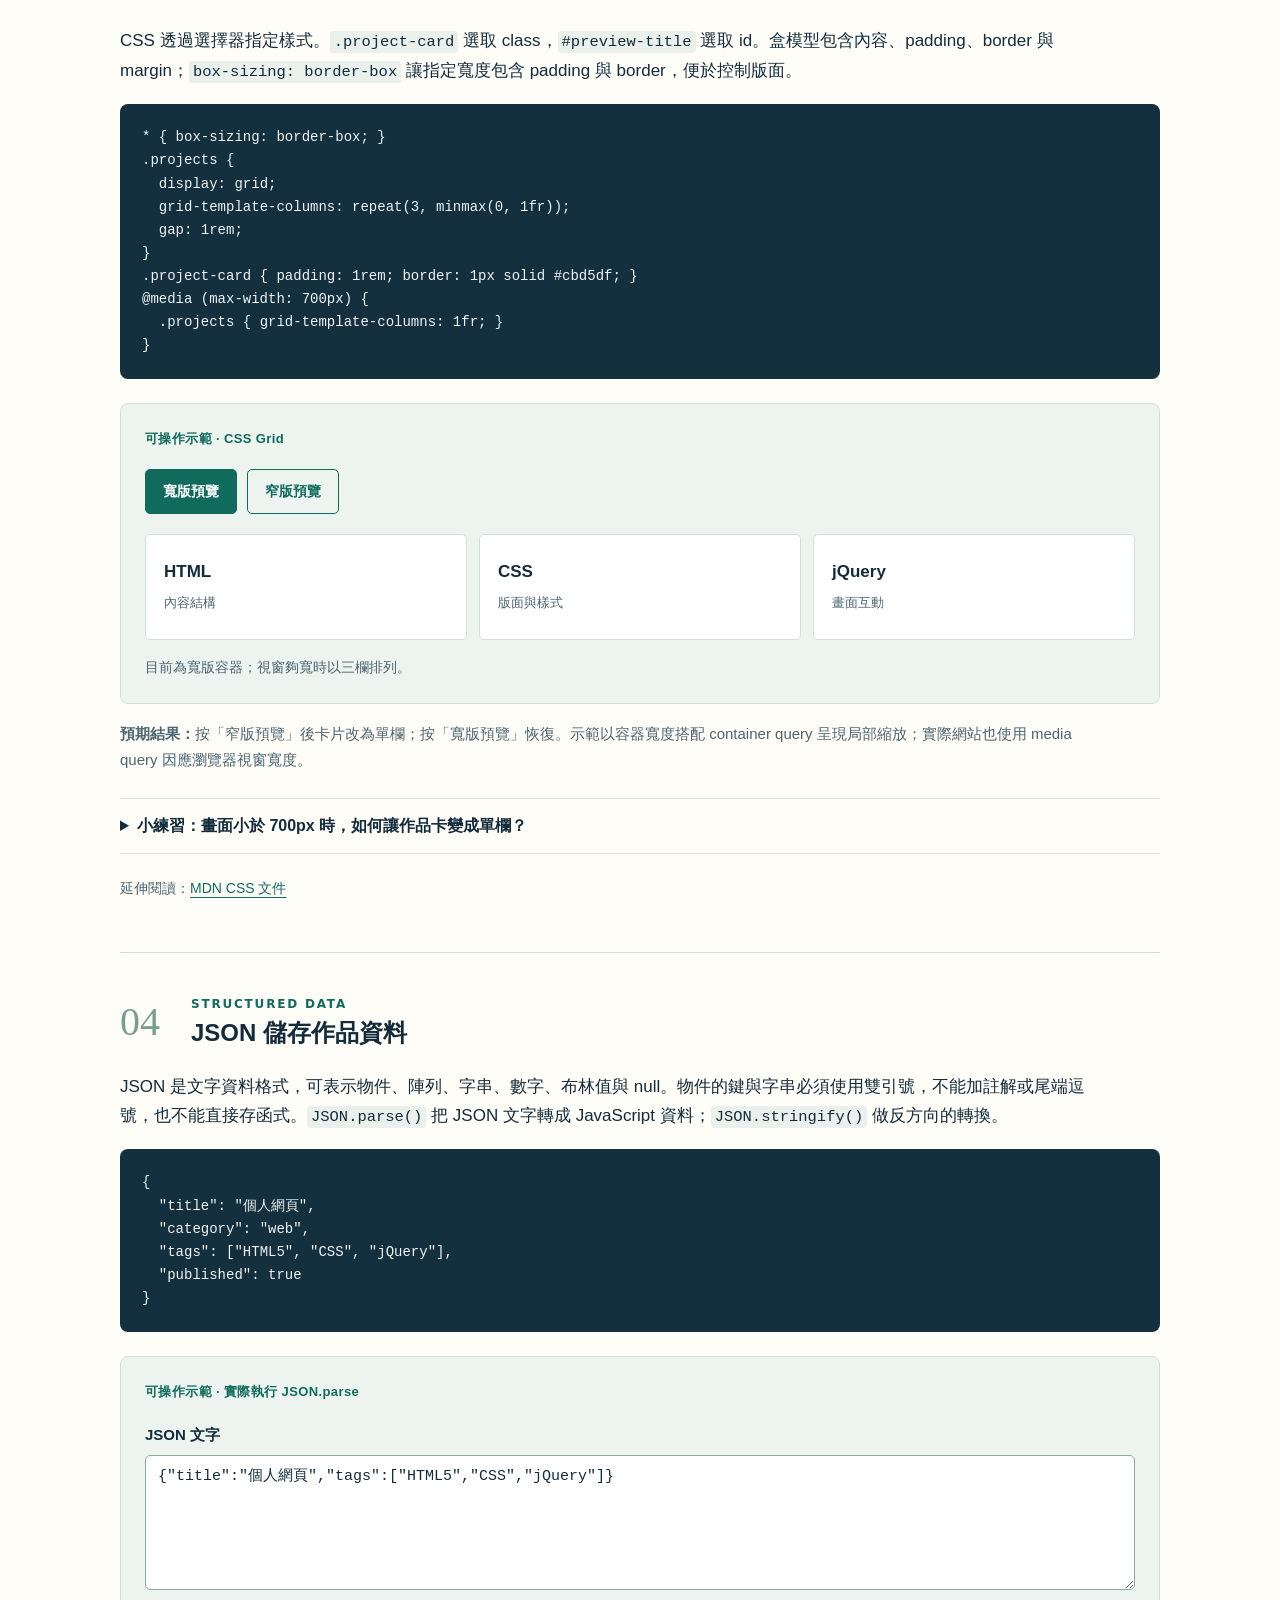
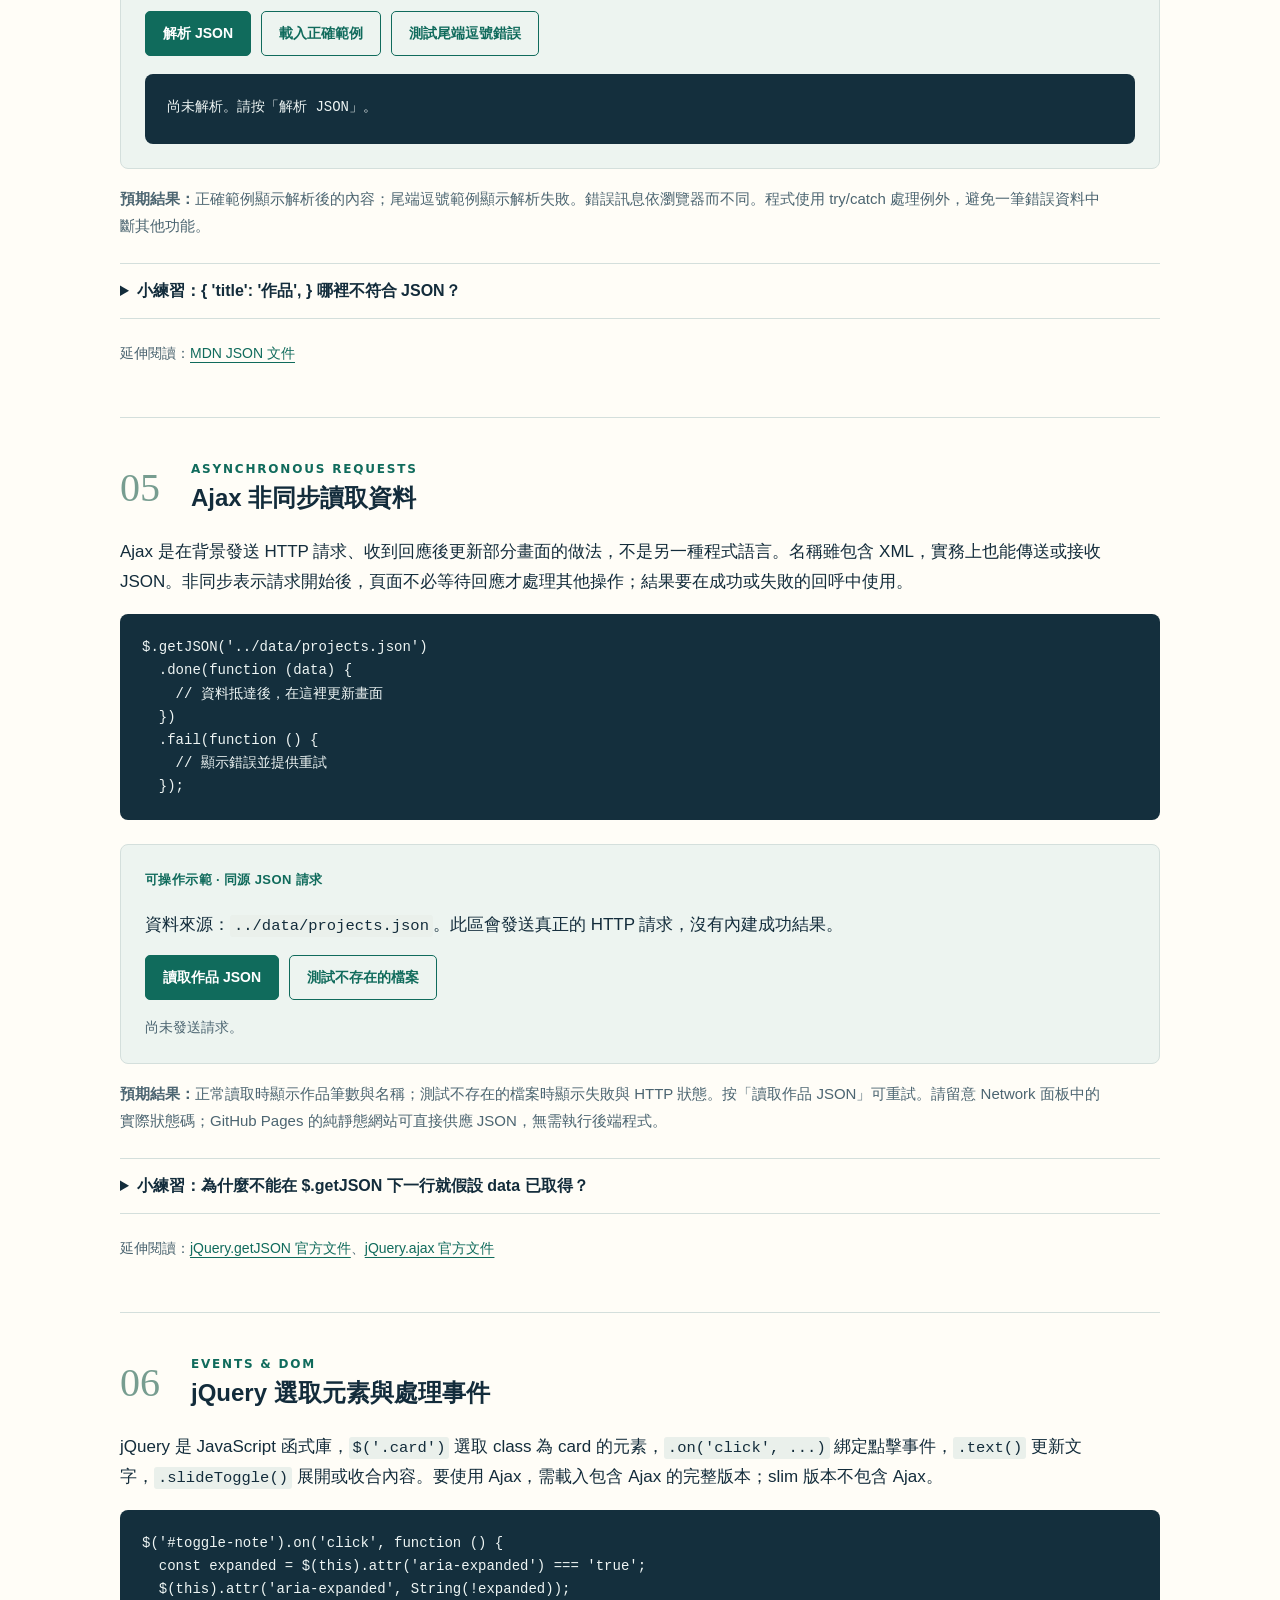
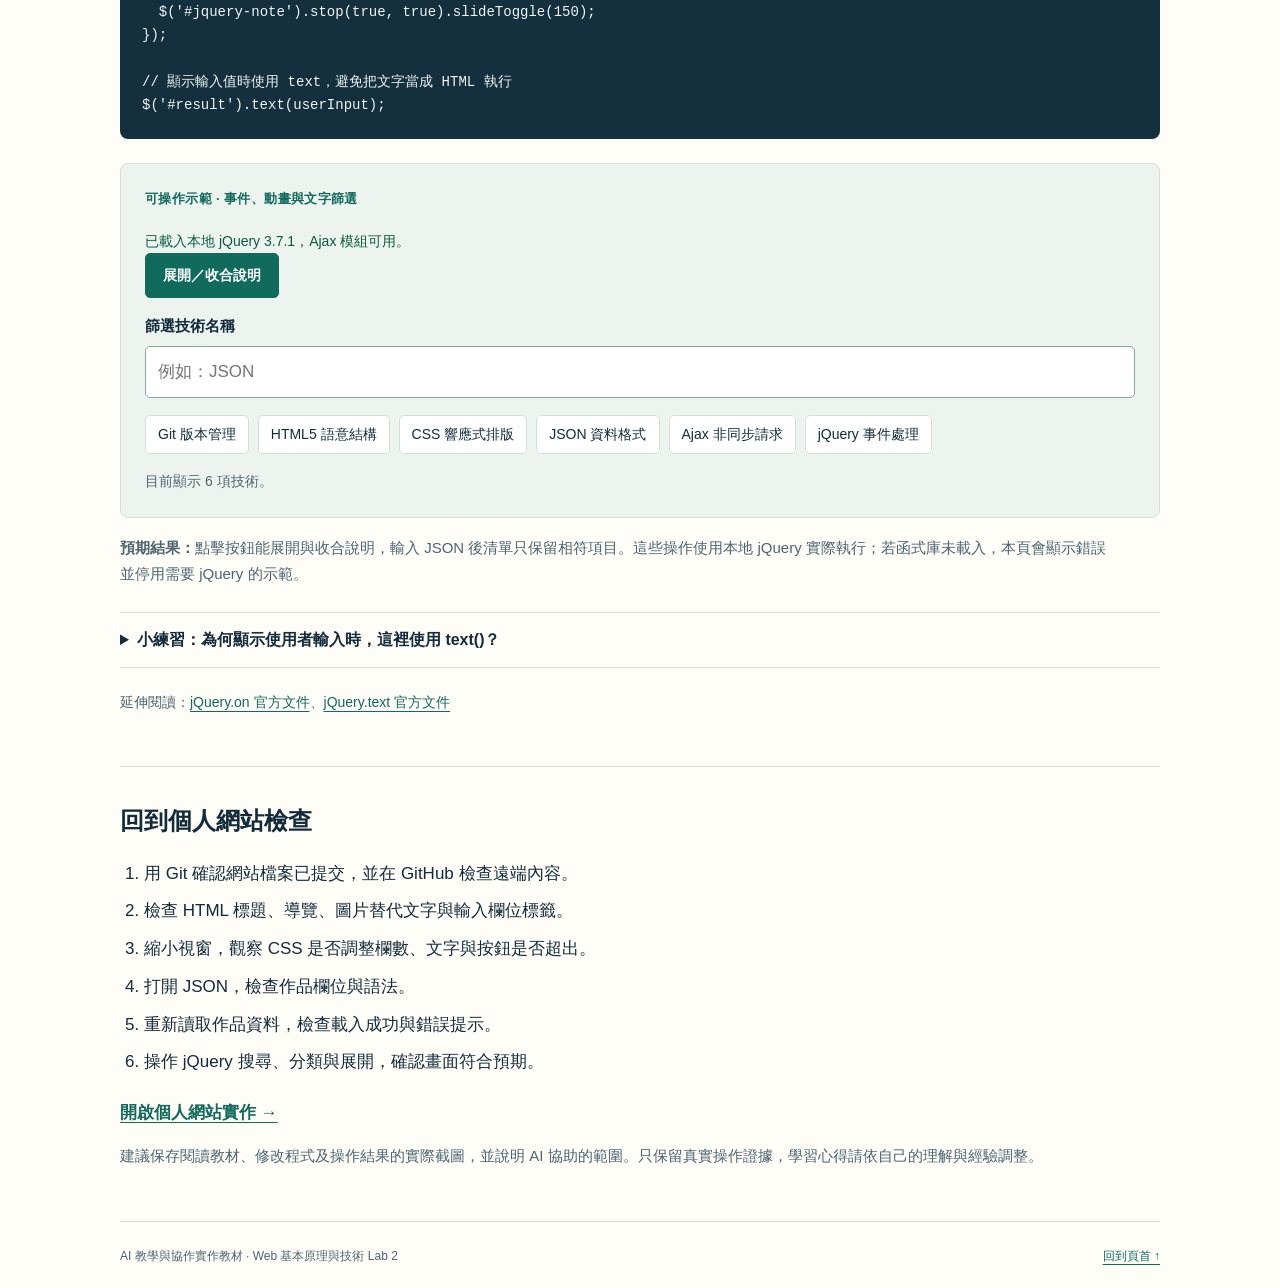
==== commit 320f52e2: "Use Chin throughout personal site and learning pages" ====
--- a/learning/tutorial.html
+++ b/learning/tutorial.html
@@ -15,7 +15,7 @@
       <p class="eyebrow">WEB FUNDAMENTALS · LAB 2</p>
       <h1>從版本管理到互動網頁</h1>
       <p class="intro">Git、HTML5、CSS、JSON、Ajax 與 jQuery 的 AI 教學與實作講義</p>
-      <p class="byline">黃翌晉 · GitHub <a href="https://github.com/Chinnn0">Chinnn0</a></p>
+      <p class="byline">Chin · GitHub <a href="https://github.com/Chinnn0">Chinnn0</a></p>
     </div>
   </header>
   <nav class="chapter-nav" aria-label="課程章節">
